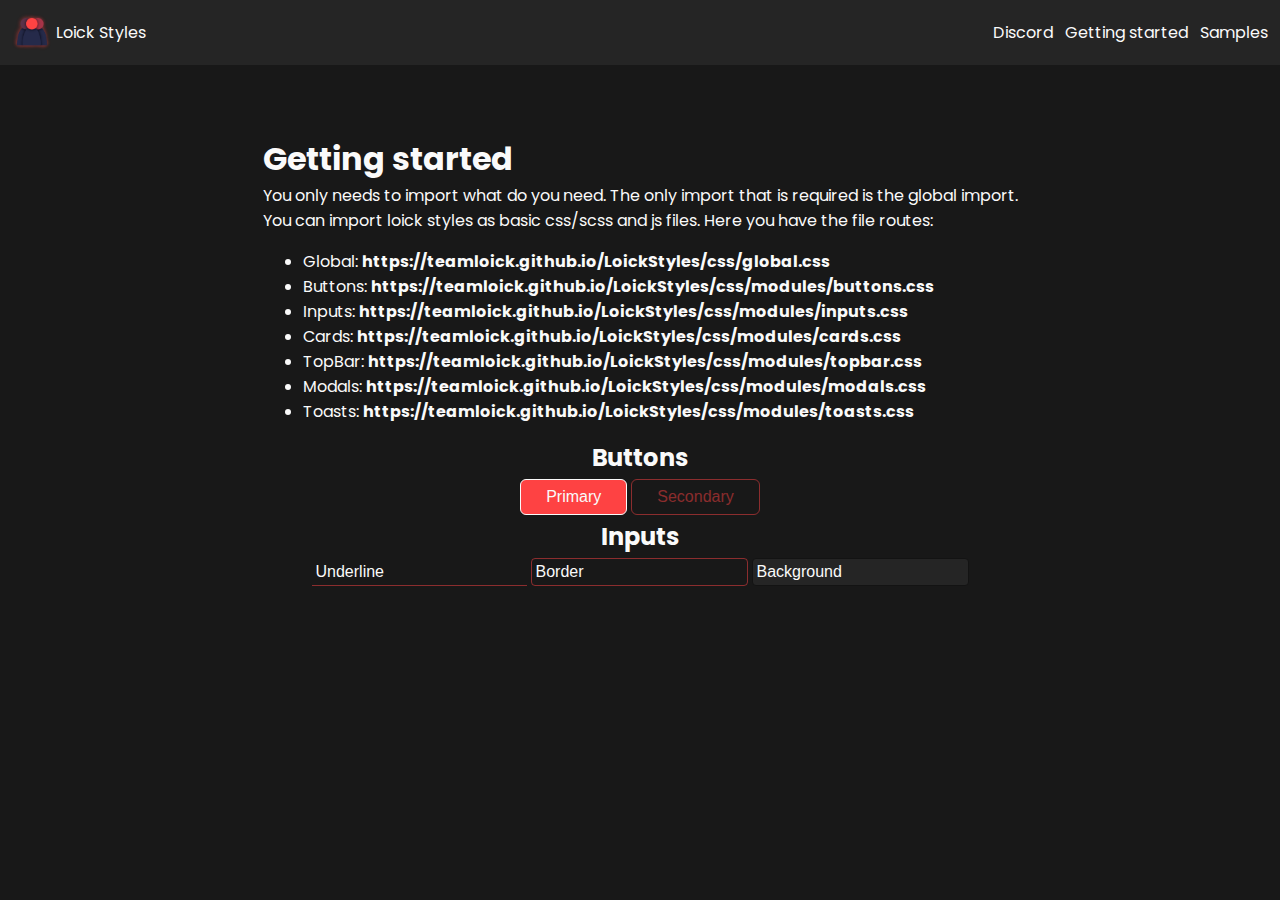
==== index.html @ 3557e213 "Docs" ====
<!DOCTYPE html>
<html lang="en">

<head>
  <meta charset="UTF-8">
  <meta http-equiv="X-UA-Compatible" content="IE=edge">
  <meta name="viewport" content="width=device-width, initial-scale=1.0">
  <title>LoickStyles</title>
  <link rel="stylesheet" href="../css/global.css" async defer />
  <link rel="stylesheet" href="../css/modules/buttons.css" async defer />
  <link rel="stylesheet" href="../css/modules/cards.css" async defer />
  <link rel="stylesheet" href="../css/modules/inputs.css" async defer />
  <link rel="stylesheet" href="../css/modules/modals.css" async defer />
  <link rel="stylesheet" href="../css/modules/toasts.css" async defer />
  <link rel="stylesheet" href="../css/modules/topbar.css" async defer />
  <link rel="stylesheet" href="../css/modules/codeblocks.css" async defer />
</head>

<body>
  <nav class="ltopbar fixed">
    <section class="flex row center">
      <img src="./assets/logo.png" width="40px">
      <p>Loick Styles</p>
    </section>
    <ul>
      <a href="https://dsc.gg/loick" target="_blank">
        <li>Discord</li>
      </a>
      <a href="#gettingStarted">
        <li>Getting started</li>
      </a>
      <a href="#samples">
        <li>Samples</li>
      </a>
    </ul>
  </nav>

  <main class="lmain">
    <section id="gettingStarted">
      <h1>Getting started</h1>
      <p>You only needs to import what do you need. The only import that is required is the global import.</p>
      You can import loick styles as basic css/scss and js files.
      Here you have the file routes:</p>
      <ul>
        <li>Global: <b onclick="copyInsideValue(this)">https://teamloick.github.io/LoickStyles/css/global.css</b></li>
        <li>Buttons: <b
            onclick="copyInsideValue(this)">https://teamloick.github.io/LoickStyles/css/modules/buttons.css</b></li>
        <li>Inputs: <b
            onclick="copyInsideValue(this)">https://teamloick.github.io/LoickStyles/css/modules/inputs.css</b></li>
        <li>Cards: <b onclick="copyInsideValue(this)">https://teamloick.github.io/LoickStyles/css/modules/cards.css</b>
        </li>
        <li>TopBar: <b
            onclick="copyInsideValue(this)">https://teamloick.github.io/LoickStyles/css/modules/topbar.css</b></li>
        <li>Modals: <b
            onclick="copyInsideValue(this)">https://teamloick.github.io/LoickStyles/css/modules/modals.css</b></li>
        <li>Toasts: <b
            onclick="copyInsideValue(this)">https://teamloick.github.io/LoickStyles/css/modules/toasts.css</b></li>
      </ul>
    </section>
    <section id="samples" class="flex column center">
      <h2>Buttons</h2>
      <div class="flex row center">
        <button class="lbtn primary" type="button">Primary</button>
        <button class="lbtn secondary" type="button">Secondary</button>
      </div>
      <h2>Inputs</h2>
      <div class="flex row center">
        <input type="text" class="linput underline" value="Underline" />
        <input type="text" class="linput border" value="Border" />
        <input type="text" class="linput bg" value="Background" />
      </div>
    </section>
  </main>
  <script type="text/javascript" async defer>
    function copyInsideValue(t) {
      var value = t.innerHTML;
      /* Copy the text inside the text field */
      navigator.clipboard.writeText(value);

      /* Alert the copied text */
      alert("Copied link");
    }
  </script>
</body>

</html>
---- css/global.css ----
@import url("https://fonts.googleapis.com/css2?family=Poppins:wght@400;600;800&display=swap");
body {
  font-family: "Poppins", sans-serif;
  padding: 0;
  margin: 0;
  background: #181818;
  color: #fafafa;
}

h1,
h2,
h3,
h4,
h5,
h6,
p {
  margin: 0;
  padding: 0;
  width: fit-content;
}

.absolute-center {
  position: absolute;
  left: 50%;
  top: 50%;
  transform: translate(-50%, -50%);
}

.flex-center {
  display: flex;
  justify-content: center;
  align-items: center;
}

.flex {
  display: flex;
  gap: 0.25rem;
}
.flex.row {
  flex-direction: row;
}
.flex.column {
  flex-direction: column;
}
.flex.center {
  align-items: center;
}
.flex.start {
  align-items: flex-start;
}
.flex.end {
  align-items: flex-end;
}

a {
  color: inherit;
  text-decoration: none;
}
a.link {
  color: rgba(254, 66, 67, 0.5);
}
a.link:hover {
  text-decoration: underline;
  color: #fe4243;
}

.lmain {
  position: relative;
  top: 15vh;
  display: flex;
  flex-direction: column;
  align-items: center;
  justify-content: center;
}
.lmain b {
  cursor: pointer;
  user-select: none;
}

/*# sourceMappingURL=global.css.map */
---- css/modules/buttons.css ----
.lbtn {
  padding: 8px 25px;
  border-radius: 6px;
  outline: none;
  border: none;
  width: fit-content;
  height: fit-content;
  cursor: pointer;
  font-size: 1rem;
  display: flex;
  user-select: none;
  align-items: center;
  text-align: center;
  justify-content: center;
  transition: all 0.5s;
}
.lbtn.primary {
  background-color: #fe4243;
  color: #fafafa;
  border: 1px solid #fafafa;
}
.lbtn.primary:hover {
  filter: brightness(1.25);
}
.lbtn.secondary {
  background: none;
  color: rgba(254, 66, 67, 0.5);
  border: 1px solid rgba(254, 66, 67, 0.5);
}
.lbtn.secondary:hover {
  color: #fe4243;
  border: 1px solid #fe4243;
}
.lbtn:active {
  transform: scale(0.9);
}

/*# sourceMappingURL=buttons.css.map */
---- css/modules/cards.css ----
.lcard {
  width: fit-content;
  height: fit-content;
  padding: 0.5rem;
  border-radius: 6px;
  min-width: 20vw;
  min-height: 20vh;
  background: #353535;
}
.lcard.shadow {
  box-shadow: 0 0 30 px 2px rgba(254, 66, 67, 0.1);
}
.lcard header {
  font-weight: bold;
  font-size: 1.25rem;
}

/*# sourceMappingURL=cards.css.map */
---- css/modules/inputs.css ----
.linput {
  color: #fafafa;
  outline: none;
  font-size: 1rem;
  padding: 0.25rem;
  border: none;
  background: none;
  transition: all 0.3s;
}
.linput.underline {
  border-bottom: 1px solid rgba(254, 66, 67, 0.5);
}
.linput.underline:hover {
  border-bottom: 1px solid rgba(254, 66, 67, 0.75);
}
.linput.underline:focus {
  border-bottom: 1px solid #fe4243;
}
.linput.border {
  border-radius: 4px;
  border: 1px solid rgba(254, 66, 67, 0.5);
}
.linput.border:hover {
  border: 1px solid rgba(254, 66, 67, 0.75);
}
.linput.border:focus {
  border: 1px solid #fe4243;
}
.linput.bg {
  border-radius: 4px;
  background: #252525;
  border: 1px solid #131313;
}
.linput.bg:hover {
  border-color: #181818;
}
.linput.bg:focus {
  border-color: #fe4243;
}

/*# sourceMappingURL=inputs.css.map */
---- css/modules/modals.css ----
/*# sourceMappingURL=modals.css.map */
---- css/modules/toasts.css ----
/*# sourceMappingURL=toasts.css.map */
---- css/modules/topbar.css ----
.ltopbar {
  top: 0;
  left: 0;
  background: #252525;
  width: calc(100% - 1.5rem);
  min-height: 6vh;
  height: fit-content;
  max-height: 14vh;
  padding: 0.25rem 0.75rem;
  display: flex;
  flex-direction: row;
  align-items: center;
  justify-content: space-between;
}
.ltopbar.fixed {
  position: fixed;
}
.ltopbar.absolute {
  position: absolute;
}
.ltopbar.floating {
  top: 2vh;
  left: 2.5vw;
  width: 95vw;
  border-radius: 6px;
}
.ltopbar ul {
  list-style: none;
  display: flex;
  flex-direction: row;
  align-items: center;
  gap: 0.75rem;
  padding: 0;
}

/*# sourceMappingURL=topbar.css.map */
---- css/modules/codeblocks.css ----
.lcode {
  background: #252525;
  border-radius: 4px;
  padding: 1rem;
}

/*# sourceMappingURL=codeblocks.css.map */
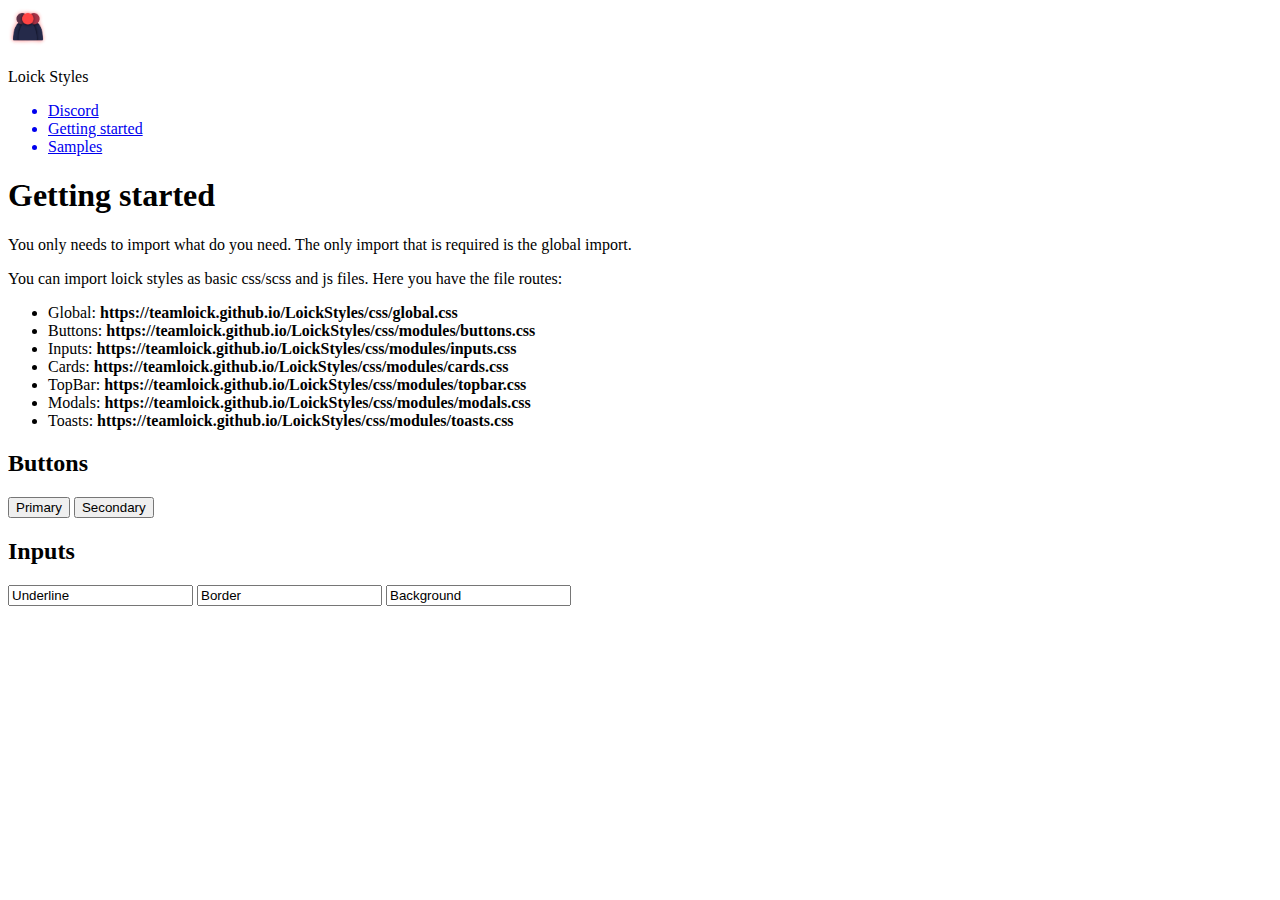
==== commit 13ff6ac4: "fix imports" ====
--- a/index.html
+++ b/index.html
@@ -6,14 +6,14 @@
   <meta http-equiv="X-UA-Compatible" content="IE=edge">
   <meta name="viewport" content="width=device-width, initial-scale=1.0">
   <title>LoickStyles</title>
-  <link rel="stylesheet" href="../css/global.css" async defer />
-  <link rel="stylesheet" href="../css/modules/buttons.css" async defer />
-  <link rel="stylesheet" href="../css/modules/cards.css" async defer />
-  <link rel="stylesheet" href="../css/modules/inputs.css" async defer />
-  <link rel="stylesheet" href="../css/modules/modals.css" async defer />
-  <link rel="stylesheet" href="../css/modules/toasts.css" async defer />
-  <link rel="stylesheet" href="../css/modules/topbar.css" async defer />
-  <link rel="stylesheet" href="../css/modules/codeblocks.css" async defer />
+  <link rel="stylesheet" href="https://teamloick.github.io/LoickStyles/css/global.css" async defer />
+  <link rel="stylesheet" href="https://teamloick.github.io/LoickStyles/css/modules/buttons.css" async defer />
+  <link rel="stylesheet" href="https://teamloick.github.io/LoickStyles/css/modules/cards.css" async defer />
+  <link rel="stylesheet" href="https://teamloick.github.io/LoickStyles/css/modules/inputs.css" async defer />
+  <link rel="stylesheet" href="https://teamloick.github.io/LoickStyles/css/modules/modals.css" async defer />
+  <link rel="stylesheet" href="https://teamloick.github.io/LoickStyles/css/modules/toasts.css" async defer />
+  <link rel="stylesheet" href="https://teamloick.github.io/LoickStyles/css/modules/topbar.css" async defer />
+  <link rel="stylesheet" href="https://teamloick.github.io/LoickStyles/css/modules/codeblocks.css" async defer />
 </head>
 
 <body>
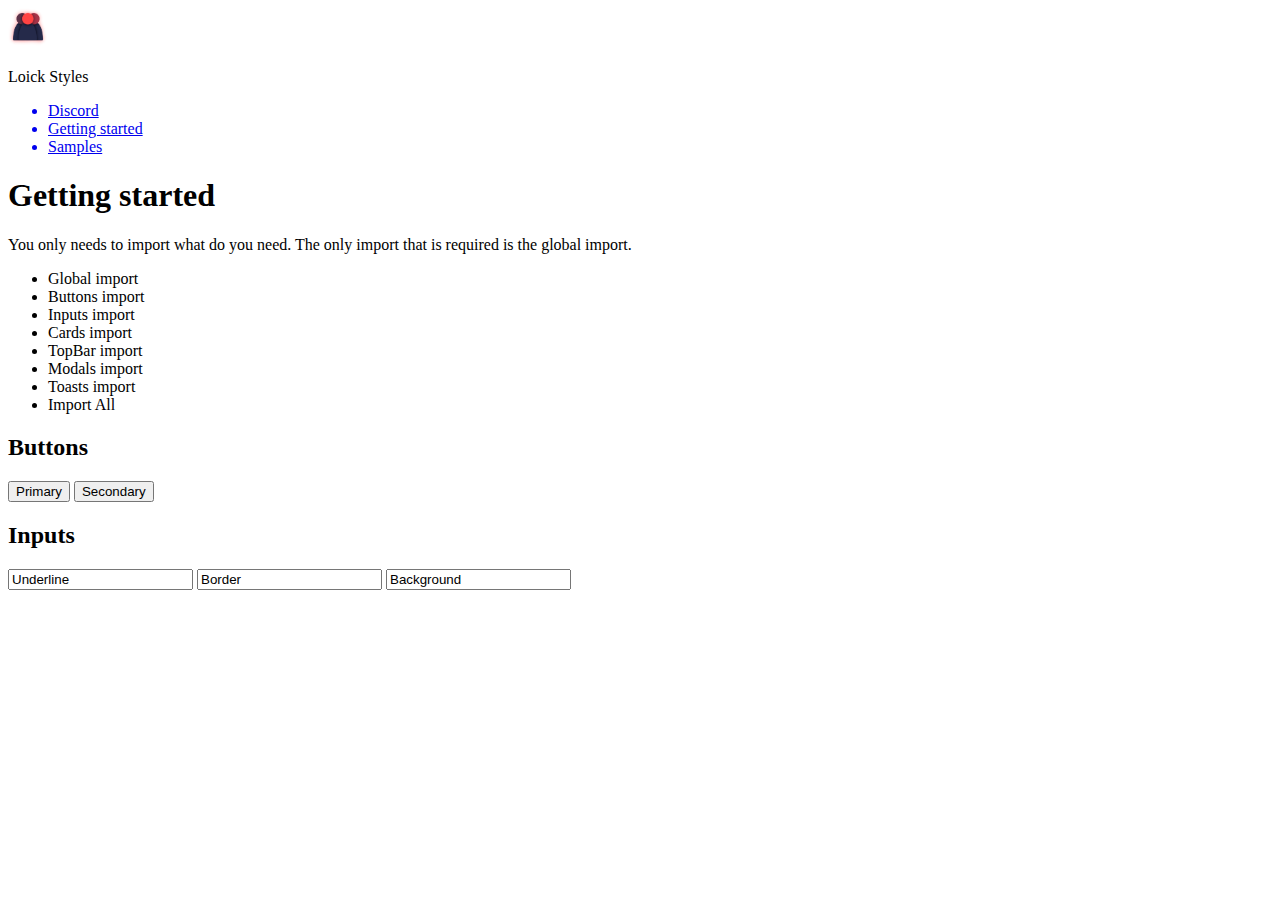
==== commit 80b69294: "Best imports" ====
--- a/index.html
+++ b/index.html
@@ -6,6 +6,7 @@
   <meta http-equiv="X-UA-Compatible" content="IE=edge">
   <meta name="viewport" content="width=device-width, initial-scale=1.0">
   <title>LoickStyles</title>
+  <link rel="stylesheet" href="https://teamloick.github.io/LoickStyles/assets/style.css" async defer />
   <link rel="stylesheet" href="https://teamloick.github.io/LoickStyles/css/global.css" async defer />
   <link rel="stylesheet" href="https://teamloick.github.io/LoickStyles/css/modules/buttons.css" async defer />
   <link rel="stylesheet" href="https://teamloick.github.io/LoickStyles/css/modules/cards.css" async defer />
@@ -39,22 +40,15 @@
     <section id="gettingStarted">
       <h1>Getting started</h1>
       <p>You only needs to import what do you need. The only import that is required is the global import.</p>
-      You can import loick styles as basic css/scss and js files.
-      Here you have the file routes:</p>
       <ul>
-        <li>Global: <b onclick="copyInsideValue(this)">https://teamloick.github.io/LoickStyles/css/global.css</b></li>
-        <li>Buttons: <b
-            onclick="copyInsideValue(this)">https://teamloick.github.io/LoickStyles/css/modules/buttons.css</b></li>
-        <li>Inputs: <b
-            onclick="copyInsideValue(this)">https://teamloick.github.io/LoickStyles/css/modules/inputs.css</b></li>
-        <li>Cards: <b onclick="copyInsideValue(this)">https://teamloick.github.io/LoickStyles/css/modules/cards.css</b>
-        </li>
-        <li>TopBar: <b
-            onclick="copyInsideValue(this)">https://teamloick.github.io/LoickStyles/css/modules/topbar.css</b></li>
-        <li>Modals: <b
-            onclick="copyInsideValue(this)">https://teamloick.github.io/LoickStyles/css/modules/modals.css</b></li>
-        <li>Toasts: <b
-            onclick="copyInsideValue(this)">https://teamloick.github.io/LoickStyles/css/modules/toasts.css</b></li>
+        <li onClick="copyInsideValue('global')">Global import</li>
+        <li onClick="copyInsideValue('buttons')">Buttons import</li>
+        <li onClick="copyInsideValue('inputs')">Inputs import</li>
+        <li onClick="copyInsideValue('cards')">Cards import</li>
+        <li onClick="copyInsideValue('topbar')">TopBar import</li>
+        <li onClick="copyInsideValue('modals')">Modals import</li>
+        <li onClick="copyInsideValue('toasts')">Toasts import</li>
+        <li onClick="copyInsideValue('all')">Import All</li>
       </ul>
     </section>
     <section id="samples" class="flex column center">
@@ -73,12 +67,24 @@
   </main>
   <script type="text/javascript" async defer>
     function copyInsideValue(t) {
-      var value = t.innerHTML;
+      var value = getImport(t);
       /* Copy the text inside the text field */
       navigator.clipboard.writeText(value);
 
       /* Alert the copied text */
-      alert("Copied link");
+      alert(`Copied import for: ${t}`);
+    }
+    function getImport(t) {
+      switch (t) {
+        case 'global': return ' <link rel="stylesheet" href="https://teamloick.github.io/LoickStyles/css/global.css" async defer />'
+        case 'buttons': return ' <link rel="stylesheet" href="https://teamloick.github.io/LoickStyles/css/modules/buttons.css" async defer />'
+        case 'inputs': return ' <link rel="stylesheet" href="https://teamloick.github.io/LoickStyles/css/modules/inputs.css" async defer />'
+        case 'cards': return ' <link rel="stylesheet" href="https://teamloick.github.io/LoickStyles/css/modules/cards.css" async defer />'
+        case 'topbar': return ' <link rel="stylesheet" href="https://teamloick.github.io/LoickStyles/css/modules/topbar.css" async defer />'
+        case 'modals': return ' <link rel="stylesheet" href="https://teamloick.github.io/LoickStyles/css/modules/modals.css" async defer />\n<script src="https://teamloick.github.io/LoickStyles/js/modals.js" async defer />'
+        case 'toasts': return ' <link rel="stylesheet" href="https://teamloick.github.io/LoickStyles/css/modules/toasts.css" async defer />\n<script src="https://teamloick.github.io/LoickStyles/js/toasts.js" async defer />'
+        case 'all': return `${getImport('global')}\n${getImport('buttons')}\n ${getImport('inputs')}\n ${getImport('cards')}\n ${getImport('topbar')}\n ${getImport('modals')}\n ${getImport('toasts')}`
+      }
     }
   </script>
 </body>
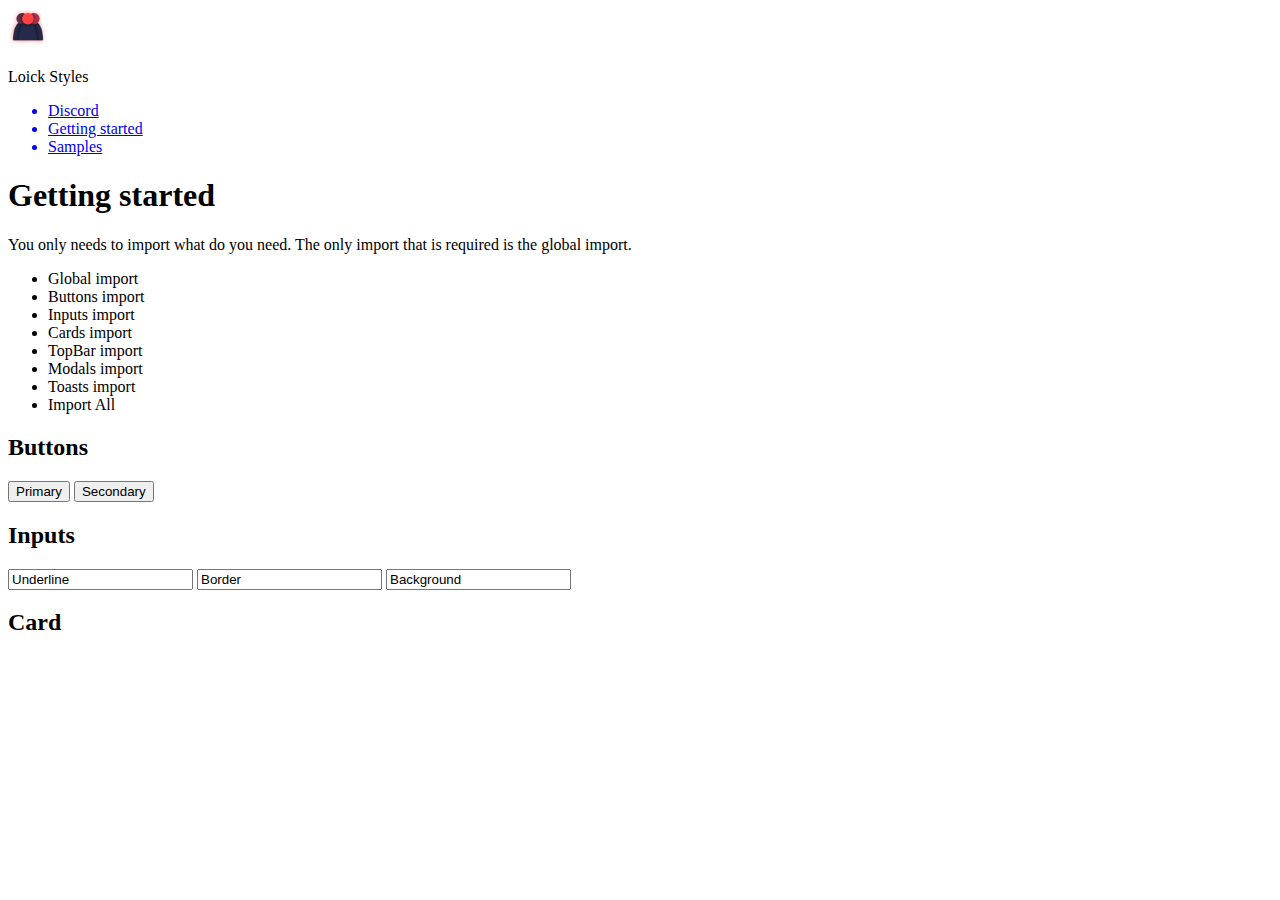
==== commit a081c1d1: "scrollbar" ====
--- a/index.html
+++ b/index.html
@@ -63,6 +63,9 @@
         <input type="text" class="linput border" value="Border" />
         <input type="text" class="linput bg" value="Background" />
       </div>
+      <div class="lcard">
+        <h2>Card</h2>
+      </div>
     </section>
   </main>
   <script type="text/javascript" async defer>
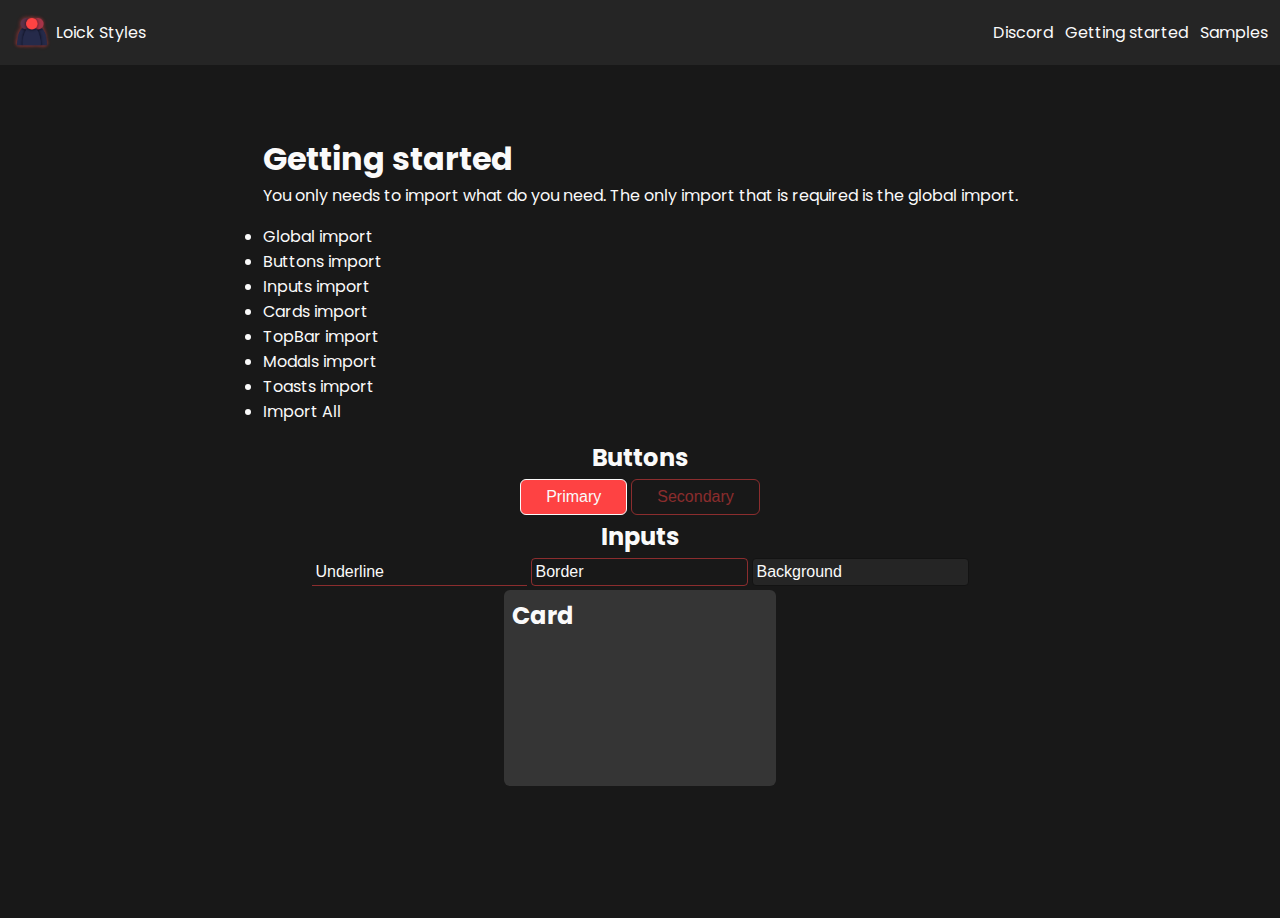
==== commit c946dfa4: "cdn" ====
--- a/index.html
+++ b/index.html
@@ -5,16 +5,16 @@
   <meta charset="UTF-8">
   <meta http-equiv="X-UA-Compatible" content="IE=edge">
   <meta name="viewport" content="width=device-width, initial-scale=1.0">
-  <title>LoickStyles</title>
-  <link rel="stylesheet" href="https://teamloick.github.io/LoickStyles/assets/style.css" async defer />
-  <link rel="stylesheet" href="https://teamloick.github.io/LoickStyles/css/global.css" async defer />
-  <link rel="stylesheet" href="https://teamloick.github.io/LoickStyles/css/modules/buttons.css" async defer />
-  <link rel="stylesheet" href="https://teamloick.github.io/LoickStyles/css/modules/cards.css" async defer />
-  <link rel="stylesheet" href="https://teamloick.github.io/LoickStyles/css/modules/inputs.css" async defer />
-  <link rel="stylesheet" href="https://teamloick.github.io/LoickStyles/css/modules/modals.css" async defer />
-  <link rel="stylesheet" href="https://teamloick.github.io/LoickStyles/css/modules/toasts.css" async defer />
-  <link rel="stylesheet" href="https://teamloick.github.io/LoickStyles/css/modules/topbar.css" async defer />
-  <link rel="stylesheet" href="https://teamloick.github.io/LoickStyles/css/modules/codeblocks.css" async defer />
+  <title>LoickStyles-CDN</title>
+  <link rel="stylesheet" href="https://teamloick.github.io/LoickStyles-CDN/assets/style.css" async defer />
+  <link rel="stylesheet" href="https://teamloick.github.io/LoickStyles-CDN/css/global.css" async defer />
+  <link rel="stylesheet" href="https://teamloick.github.io/LoickStyles-CDN/css/modules/buttons.css" async defer />
+  <link rel="stylesheet" href="https://teamloick.github.io/LoickStyles-CDN/css/modules/cards.css" async defer />
+  <link rel="stylesheet" href="https://teamloick.github.io/LoickStyles-CDN/css/modules/inputs.css" async defer />
+  <link rel="stylesheet" href="https://teamloick.github.io/LoickStyles-CDN/css/modules/modals.css" async defer />
+  <link rel="stylesheet" href="https://teamloick.github.io/LoickStyles-CDN/css/modules/toasts.css" async defer />
+  <link rel="stylesheet" href="https://teamloick.github.io/LoickStyles-CDN/css/modules/topbar.css" async defer />
+  <link rel="stylesheet" href="https://teamloick.github.io/LoickStyles-CDN/css/modules/codeblocks.css" async defer />
 </head>
 
 <body>
@@ -79,13 +79,13 @@
     }
     function getImport(t) {
       switch (t) {
-        case 'global': return ' <link rel="stylesheet" href="https://teamloick.github.io/LoickStyles/css/global.css" async defer />'
-        case 'buttons': return ' <link rel="stylesheet" href="https://teamloick.github.io/LoickStyles/css/modules/buttons.css" async defer />'
-        case 'inputs': return ' <link rel="stylesheet" href="https://teamloick.github.io/LoickStyles/css/modules/inputs.css" async defer />'
-        case 'cards': return ' <link rel="stylesheet" href="https://teamloick.github.io/LoickStyles/css/modules/cards.css" async defer />'
-        case 'topbar': return ' <link rel="stylesheet" href="https://teamloick.github.io/LoickStyles/css/modules/topbar.css" async defer />'
-        case 'modals': return ' <link rel="stylesheet" href="https://teamloick.github.io/LoickStyles/css/modules/modals.css" async defer />\n<script src="https://teamloick.github.io/LoickStyles/js/modals.js" async defer />'
-        case 'toasts': return ' <link rel="stylesheet" href="https://teamloick.github.io/LoickStyles/css/modules/toasts.css" async defer />\n<script src="https://teamloick.github.io/LoickStyles/js/toasts.js" async defer />'
+        case 'global': return ' <link rel="stylesheet" href="https://teamloick.github.io/LoickStyles-CDN/css/global.css" async defer />'
+        case 'buttons': return ' <link rel="stylesheet" href="https://teamloick.github.io/LoickStyles-CDN/css/modules/buttons.css" async defer />'
+        case 'inputs': return ' <link rel="stylesheet" href="https://teamloick.github.io/LoickStyles-CDN/css/modules/inputs.css" async defer />'
+        case 'cards': return ' <link rel="stylesheet" href="https://teamloick.github.io/LoickStyles-CDN/css/modules/cards.css" async defer />'
+        case 'topbar': return ' <link rel="stylesheet" href="https://teamloick.github.io/LoickStyles-CDN/css/modules/topbar.css" async defer />'
+        case 'modals': return ' <link rel="stylesheet" href="https://teamloick.github.io/LoickStyles-CDN/css/modules/modals.css" async defer />\n<script src="https://teamloick.github.io/LoickStyles-CDN/js/modals.js" async defer />'
+        case 'toasts': return ' <link rel="stylesheet" href="https://teamloick.github.io/LoickStyles-CDN/css/modules/toasts.css" async defer />\n<script src="https://teamloick.github.io/LoickStyles-CDN/js/toasts.js" async defer />'
         case 'all': return `${getImport('global')}\n${getImport('buttons')}\n ${getImport('inputs')}\n ${getImport('cards')}\n ${getImport('topbar')}\n ${getImport('modals')}\n ${getImport('toasts')}`
       }
     }
